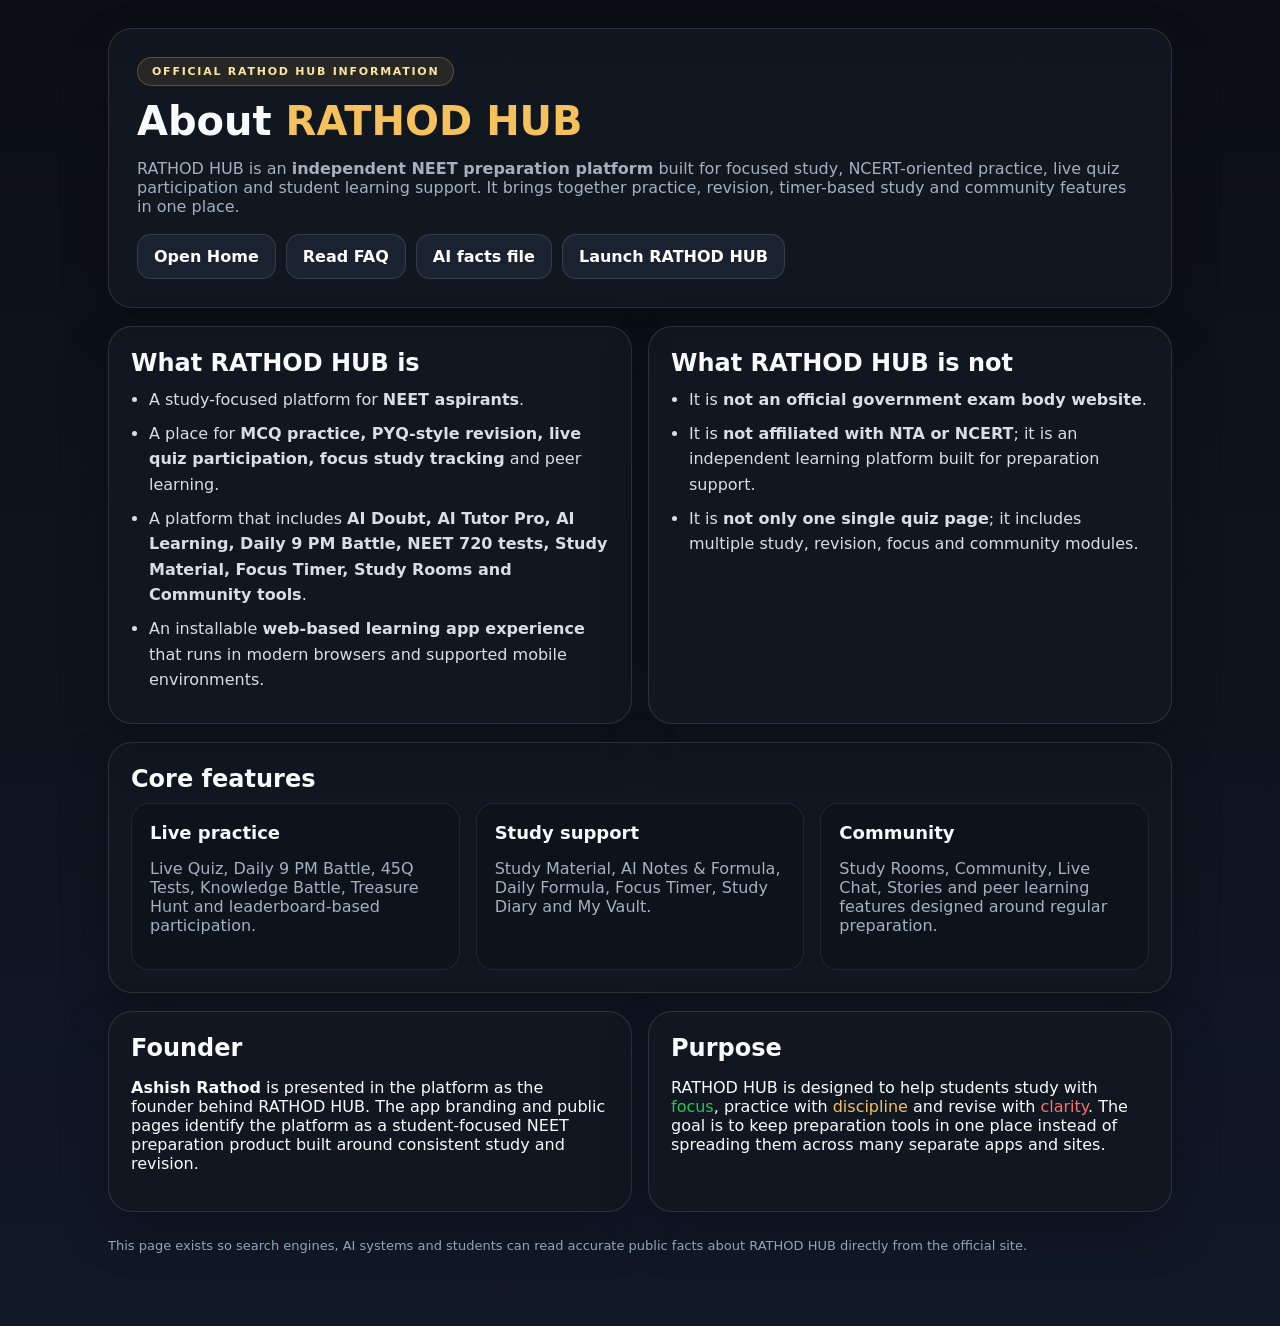
==== about.html @ b7c69d1e "Add public SEO pages and crawl files for accurate Google info" ====
<!DOCTYPE html>
<html lang="en">
<head>
  <meta charset="UTF-8" />
  <meta name="viewport" content="width=device-width, initial-scale=1.0" />
  <title>About RATHOD HUB | NEET Preparation Platform</title>
  <meta name="description" content="Official about page for RATHOD HUB, an independent NEET preparation platform by Ashish Rathod with live quiz battles, study tools, notes, focus timer and student community features." />
  <meta name="robots" content="index,follow,max-image-preview:large" />
  <link rel="canonical" href="https://teachnlogy7509-pixel.github.io/RATHOD-HUB/about.html" />
  <meta property="og:title" content="About RATHOD HUB" />
  <meta property="og:description" content="Learn what RATHOD HUB is, who built it, who it is for, and what NEET study features it includes." />
  <meta property="og:type" content="website" />
  <meta property="og:url" content="https://teachnlogy7509-pixel.github.io/RATHOD-HUB/about.html" />
  <meta property="og:site_name" content="RATHOD HUB" />
  <meta name="twitter:card" content="summary_large_image" />
  <style>
    :root{--bg:#0b0f14;--panel:#121821;--line:rgba(255,255,255,.12);--text:#f8fafc;--muted:#a5b0bf;--gold:#f4c15d;--red:#ef4444;--accent:#22c55e}
    *{box-sizing:border-box} body{margin:0;font-family:Inter,system-ui,-apple-system,Segoe UI,sans-serif;background:linear-gradient(180deg,#0b0f14,#111827);color:var(--text)}
    .wrap{max-width:1100px;margin:0 auto;padding:28px 18px 60px}
    .hero,.card{background:rgba(18,24,33,.88);border:1px solid var(--line);border-radius:24px;box-shadow:0 20px 50px rgba(0,0,0,.22)}
    .hero{padding:28px}.badge{display:inline-flex;align-items:center;gap:8px;padding:7px 14px;border-radius:999px;background:rgba(244,193,93,.1);border:1px solid rgba(244,193,93,.25);color:#fde3a7;font-size:11px;font-weight:800;letter-spacing:.16em;text-transform:uppercase}
    h1{margin:14px 0 10px;font-size:40px;line-height:1.08}.muted{color:var(--muted)}
    .nav{display:flex;gap:10px;flex-wrap:wrap;margin-top:18px}.nav a,.cta{display:inline-flex;align-items:center;justify-content:center;padding:12px 16px;border-radius:14px;text-decoration:none;font-weight:800}.nav a{background:#1a2230;color:#fff;border:1px solid var(--line)}.cta{background:linear-gradient(90deg,#f59e0b,#ef4444);color:#fff}
    .grid{display:grid;gap:16px}.grid.two{grid-template-columns:repeat(2,minmax(0,1fr))}.grid.three{grid-template-columns:repeat(3,minmax(0,1fr))}
    .card{padding:22px}.card h2{margin:0 0 10px;font-size:24px}.mini{padding:18px;border-radius:18px;background:#0d131b;border:1px solid rgba(255,255,255,.08)}
    .mini h3{margin:0 0 8px;font-size:18px}.list{margin:0;padding-left:18px}.list li{margin:8px 0;color:#d8dee9;line-height:1.6}
    .foot{margin-top:26px;font-size:13px;color:#94a3b8}.gold{color:var(--gold)}.green{color:var(--accent)}.red{color:#f87171}
    @media (max-width:800px){h1{font-size:30px}.grid.two,.grid.three{grid-template-columns:1fr}}
  </style>
  <script type="application/ld+json">
  {
    "@context":"https://schema.org",
    "@graph":[
      {
        "@type":"AboutPage",
        "url":"https://teachnlogy7509-pixel.github.io/RATHOD-HUB/about.html",
        "name":"About RATHOD HUB",
        "isPartOf":{"@id":"https://teachnlogy7509-pixel.github.io/RATHOD-HUB/#website"},
        "about":{"@id":"https://teachnlogy7509-pixel.github.io/RATHOD-HUB/#org"}
      },
      {
        "@type":"WebSite",
        "@id":"https://teachnlogy7509-pixel.github.io/RATHOD-HUB/#website",
        "name":"RATHOD HUB",
        "url":"https://teachnlogy7509-pixel.github.io/RATHOD-HUB/",
        "inLanguage":"en-IN"
      },
      {
        "@type":"Organization",
        "@id":"https://teachnlogy7509-pixel.github.io/RATHOD-HUB/#org",
        "name":"RATHOD HUB",
        "url":"https://teachnlogy7509-pixel.github.io/RATHOD-HUB/",
        "founder":{"@id":"https://teachnlogy7509-pixel.github.io/RATHOD-HUB/#founder"},
        "description":"Independent NEET preparation platform with live quiz battles, study tools, NCERT-oriented practice and student community features."
      },
      {
        "@type":"Person",
        "@id":"https://teachnlogy7509-pixel.github.io/RATHOD-HUB/#founder",
        "name":"Ashish Rathod",
        "jobTitle":"Founder",
        "worksFor":{"@id":"https://teachnlogy7509-pixel.github.io/RATHOD-HUB/#org"}
      },
      {
        "@type":"SoftwareApplication",
        "name":"RATHOD HUB",
        "applicationCategory":"EducationalApplication",
        "operatingSystem":"Web Browser",
        "url":"https://teachnlogy7509-pixel.github.io/RATHOD-HUB/",
        "creator":{"@id":"https://teachnlogy7509-pixel.github.io/RATHOD-HUB/#org"},
        "description":"NEET preparation platform with live quiz, focus timer, study material, AI doubt tools and community features."
      }
    ]
  }
  </script>
</head>
<body>
  <div class="wrap">
    <section class="hero">
      <div class="badge">Official RATHOD HUB information</div>
      <h1>About <span class="gold">RATHOD HUB</span></h1>
      <p class="muted">RATHOD HUB is an <strong>independent NEET preparation platform</strong> built for focused study, NCERT-oriented practice, live quiz participation and student learning support. It brings together practice, revision, timer-based study and community features in one place.</p>
      <div class="nav">
        <a href="./">Open Home</a>
        <a href="faq.html">Read FAQ</a>
        <a href="llms.txt">AI facts file</a>
        <a class="cta" href="./">Launch RATHOD HUB</a>
      </div>
    </section>

    <div class="grid two" style="margin-top:18px;">
      <section class="card">
        <h2>What RATHOD HUB is</h2>
        <ul class="list">
          <li>A study-focused platform for <strong>NEET aspirants</strong>.</li>
          <li>A place for <strong>MCQ practice, PYQ-style revision, live quiz participation, focus study tracking</strong> and peer learning.</li>
          <li>A platform that includes <strong>AI Doubt, AI Tutor Pro, AI Learning, Daily 9 PM Battle, NEET 720 tests, Study Material, Focus Timer, Study Rooms and Community tools</strong>.</li>
          <li>An installable <strong>web-based learning app experience</strong> that runs in modern browsers and supported mobile environments.</li>
        </ul>
      </section>
      <section class="card">
        <h2>What RATHOD HUB is not</h2>
        <ul class="list">
          <li>It is <strong>not an official government exam body website</strong>.</li>
          <li>It is <strong>not affiliated with NTA or NCERT</strong>; it is an independent learning platform built for preparation support.</li>
          <li>It is <strong>not only one single quiz page</strong>; it includes multiple study, revision, focus and community modules.</li>
        </ul>
      </section>
    </div>

    <section class="card" style="margin-top:18px;">
      <h2>Core features</h2>
      <div class="grid three">
        <div class="mini"><h3>Live practice</h3><p class="muted">Live Quiz, Daily 9 PM Battle, 45Q Tests, Knowledge Battle, Treasure Hunt and leaderboard-based participation.</p></div>
        <div class="mini"><h3>Study support</h3><p class="muted">Study Material, AI Notes & Formula, Daily Formula, Focus Timer, Study Diary and My Vault.</p></div>
        <div class="mini"><h3>Community</h3><p class="muted">Study Rooms, Community, Live Chat, Stories and peer learning features designed around regular preparation.</p></div>
      </div>
    </section>

    <div class="grid two" style="margin-top:18px;">
      <section class="card">
        <h2>Founder</h2>
        <p><strong>Ashish Rathod</strong> is presented in the platform as the founder behind RATHOD HUB. The app branding and public pages identify the platform as a student-focused NEET preparation product built around consistent study and revision.</p>
      </section>
      <section class="card">
        <h2>Purpose</h2>
        <p>RATHOD HUB is designed to help students study with <span class="green">focus</span>, practice with <span class="gold">discipline</span> and revise with <span class="red">clarity</span>. The goal is to keep preparation tools in one place instead of spreading them across many separate apps and sites.</p>
      </section>
    </div>

    <p class="foot">This page exists so search engines, AI systems and students can read accurate public facts about RATHOD HUB directly from the official site.</p>
  </div>
</body>
</html>
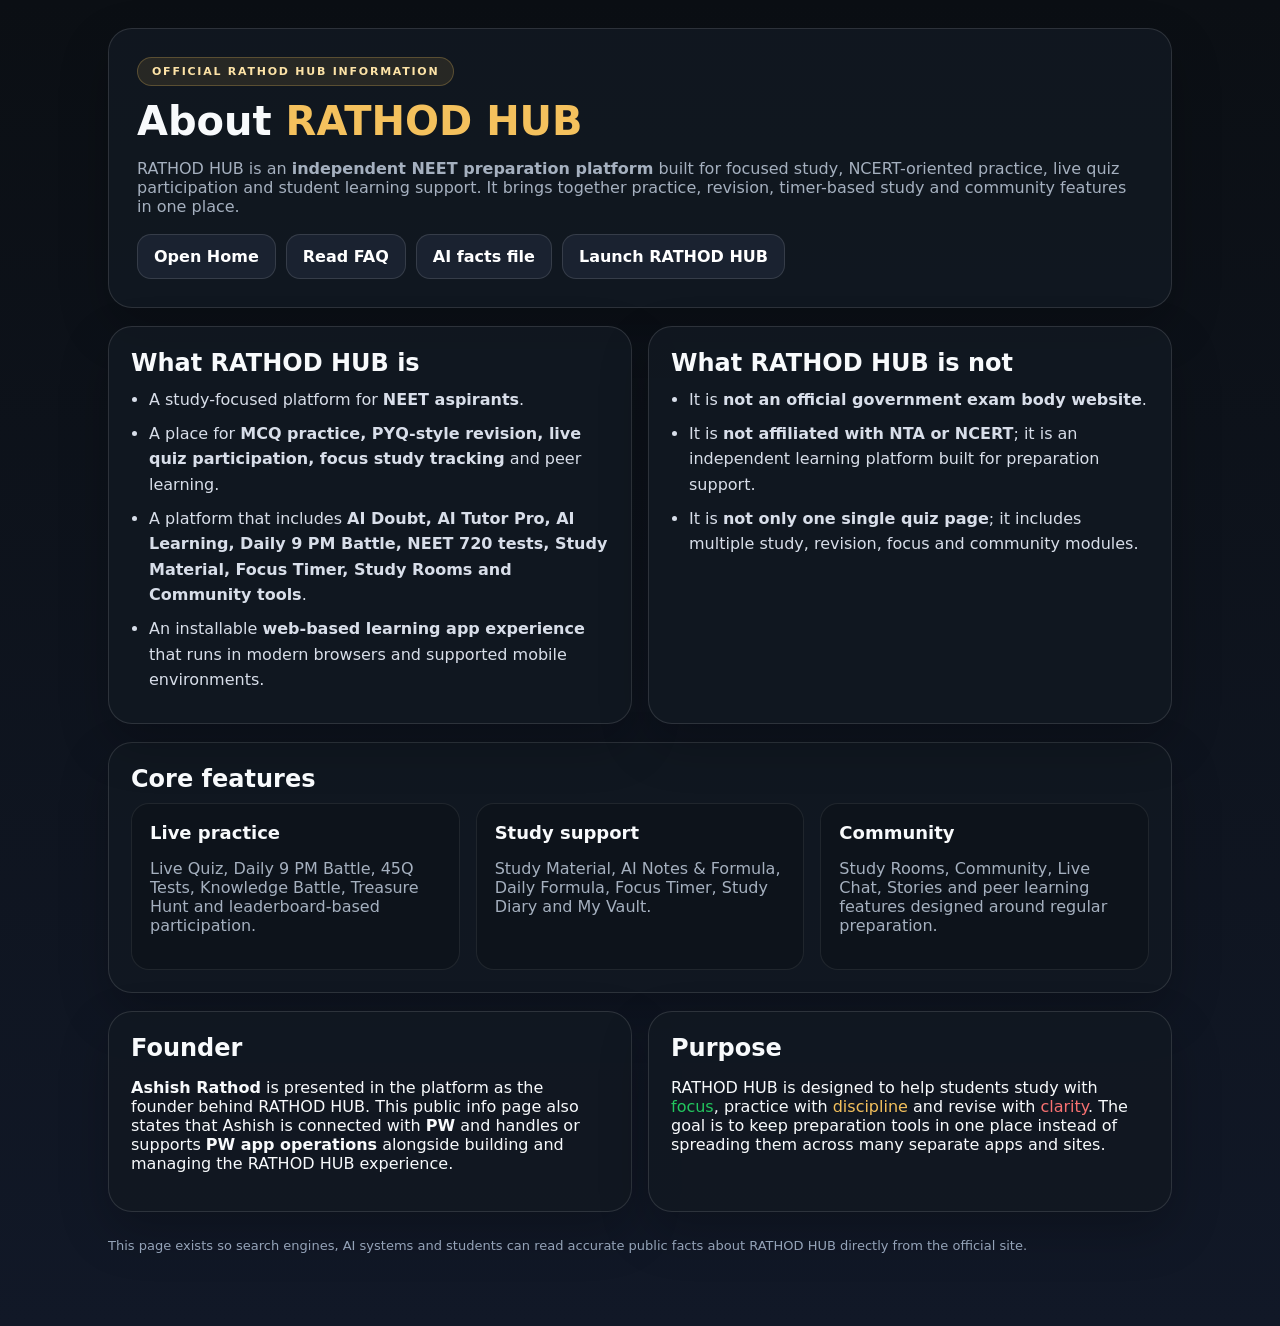
==== commit a47d9838: "Add PW organization mention to public info pages" ====
--- a/about.html
+++ b/about.html
@@ -58,7 +58,9 @@
         "@id":"https://teachnlogy7509-pixel.github.io/RATHOD-HUB/#founder",
         "name":"Ashish Rathod",
         "jobTitle":"Founder",
-        "worksFor":{"@id":"https://teachnlogy7509-pixel.github.io/RATHOD-HUB/#org"}
+        "worksFor":{"@id":"https://teachnlogy7509-pixel.github.io/RATHOD-HUB/#org"},
+        "affiliation":{"@type":"Organization","name":"PW"},
+        "description":"Founder of RATHOD HUB and described here as handling or supporting PW app operations."
       },
       {
         "@type":"SoftwareApplication",
@@ -119,7 +121,7 @@
     <div class="grid two" style="margin-top:18px;">
       <section class="card">
         <h2>Founder</h2>
-        <p><strong>Ashish Rathod</strong> is presented in the platform as the founder behind RATHOD HUB. The app branding and public pages identify the platform as a student-focused NEET preparation product built around consistent study and revision.</p>
+        <p><strong>Ashish Rathod</strong> is presented in the platform as the founder behind RATHOD HUB. This public info page also states that Ashish is connected with <strong>PW</strong> and handles or supports <strong>PW app operations</strong> alongside building and managing the RATHOD HUB experience.</p>
       </section>
       <section class="card">
         <h2>Purpose</h2>
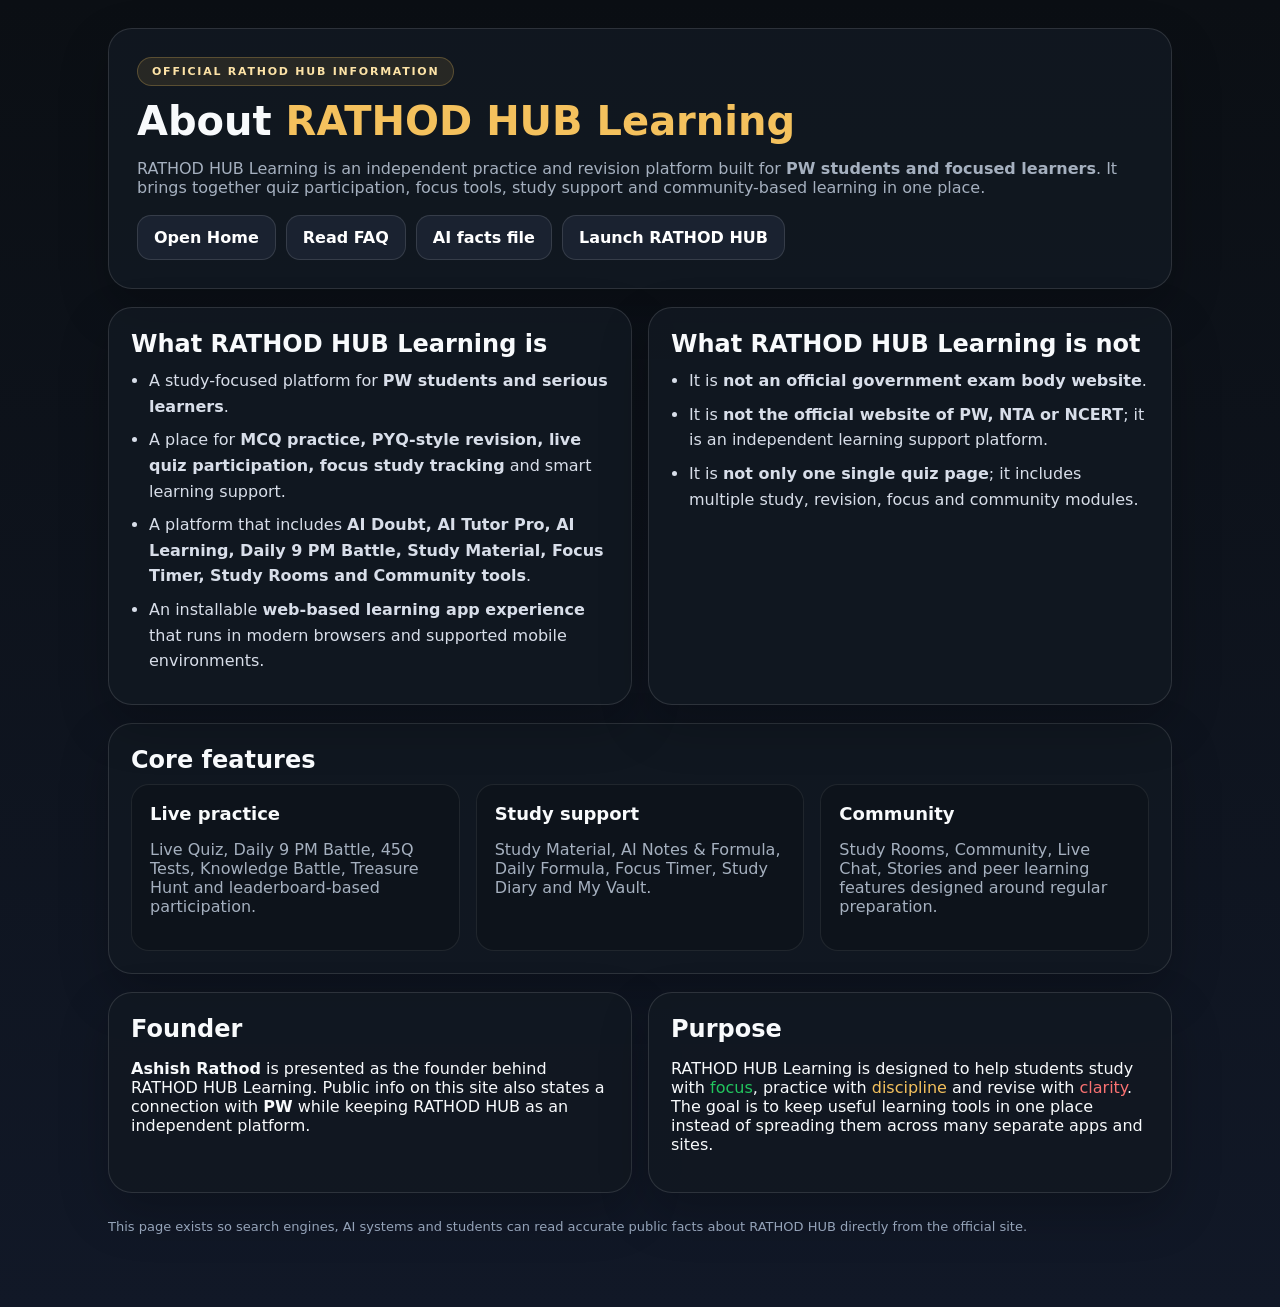
==== commit 6184de76: "Refresh public SEO copy for PW-focused positioning" ====
--- a/about.html
+++ b/about.html
@@ -3,15 +3,15 @@
 <head>
   <meta charset="UTF-8" />
   <meta name="viewport" content="width=device-width, initial-scale=1.0" />
-  <title>About RATHOD HUB | NEET Preparation Platform</title>
-  <meta name="description" content="Official about page for RATHOD HUB, an independent NEET preparation platform by Ashish Rathod with live quiz battles, study tools, notes, focus timer and student community features." />
+  <title>About RATHOD HUB Learning | Practice, Quiz and Learning Support for PW Students</title>
+  <meta name="description" content="Official about page for RATHOD HUB Learning, a practice, revision, live quiz and focus support platform designed for PW students and serious learners." />
   <meta name="robots" content="index,follow,max-image-preview:large" />
   <link rel="canonical" href="https://teachnlogy7509-pixel.github.io/RATHOD-HUB/about.html" />
-  <meta property="og:title" content="About RATHOD HUB" />
-  <meta property="og:description" content="Learn what RATHOD HUB is, who built it, who it is for, and what NEET study features it includes." />
+  <meta property="og:title" content="About RATHOD HUB Learning" />
+  <meta property="og:description" content="Learn what RATHOD HUB Learning is, who built it, who it is for, and what public learning features it includes." />
   <meta property="og:type" content="website" />
   <meta property="og:url" content="https://teachnlogy7509-pixel.github.io/RATHOD-HUB/about.html" />
-  <meta property="og:site_name" content="RATHOD HUB" />
+  <meta property="og:site_name" content="RATHOD HUB Learning" />
   <meta name="twitter:card" content="summary_large_image" />
   <style>
     :root{--bg:#0b0f14;--panel:#121821;--line:rgba(255,255,255,.12);--text:#f8fafc;--muted:#a5b0bf;--gold:#f4c15d;--red:#ef4444;--accent:#22c55e}
@@ -34,24 +34,24 @@
       {
         "@type":"AboutPage",
         "url":"https://teachnlogy7509-pixel.github.io/RATHOD-HUB/about.html",
-        "name":"About RATHOD HUB",
+        "name":"About RATHOD HUB Learning",
         "isPartOf":{"@id":"https://teachnlogy7509-pixel.github.io/RATHOD-HUB/#website"},
         "about":{"@id":"https://teachnlogy7509-pixel.github.io/RATHOD-HUB/#org"}
       },
       {
         "@type":"WebSite",
         "@id":"https://teachnlogy7509-pixel.github.io/RATHOD-HUB/#website",
-        "name":"RATHOD HUB",
+        "name":"RATHOD HUB Learning",
         "url":"https://teachnlogy7509-pixel.github.io/RATHOD-HUB/",
         "inLanguage":"en-IN"
       },
       {
         "@type":"Organization",
         "@id":"https://teachnlogy7509-pixel.github.io/RATHOD-HUB/#org",
-        "name":"RATHOD HUB",
+        "name":"RATHOD HUB Learning",
         "url":"https://teachnlogy7509-pixel.github.io/RATHOD-HUB/",
         "founder":{"@id":"https://teachnlogy7509-pixel.github.io/RATHOD-HUB/#founder"},
-        "description":"Independent NEET preparation platform with live quiz battles, study tools, NCERT-oriented practice and student community features."
+        "description":"Practice, revision, live quiz and focus support platform for PW students and dedicated learners."
       },
       {
         "@type":"Person",
@@ -59,17 +59,16 @@
         "name":"Ashish Rathod",
         "jobTitle":"Founder",
         "worksFor":{"@id":"https://teachnlogy7509-pixel.github.io/RATHOD-HUB/#org"},
-        "affiliation":{"@type":"Organization","name":"PW"},
-        "description":"Founder of RATHOD HUB and described here as handling or supporting PW app operations."
+        "affiliation":{"@type":"Organization","name":"PW"}
       },
       {
         "@type":"SoftwareApplication",
-        "name":"RATHOD HUB",
+        "name":"RATHOD HUB Learning",
         "applicationCategory":"EducationalApplication",
         "operatingSystem":"Web Browser",
         "url":"https://teachnlogy7509-pixel.github.io/RATHOD-HUB/",
         "creator":{"@id":"https://teachnlogy7509-pixel.github.io/RATHOD-HUB/#org"},
-        "description":"NEET preparation platform with live quiz, focus timer, study material, AI doubt tools and community features."
+        "description":"Learning platform with MCQ practice, PYQ revision, live quiz, focus tools and community-based study support."
       }
     ]
   }
@@ -79,8 +78,8 @@
   <div class="wrap">
     <section class="hero">
       <div class="badge">Official RATHOD HUB information</div>
-      <h1>About <span class="gold">RATHOD HUB</span></h1>
-      <p class="muted">RATHOD HUB is an <strong>independent NEET preparation platform</strong> built for focused study, NCERT-oriented practice, live quiz participation and student learning support. It brings together practice, revision, timer-based study and community features in one place.</p>
+      <h1>About <span class="gold">RATHOD HUB Learning</span></h1>
+      <p class="muted">RATHOD HUB Learning is an independent practice and revision platform built for <strong>PW students and focused learners</strong>. It brings together quiz participation, focus tools, study support and community-based learning in one place.</p>
       <div class="nav">
         <a href="./">Open Home</a>
         <a href="faq.html">Read FAQ</a>
@@ -91,19 +90,19 @@
 
     <div class="grid two" style="margin-top:18px;">
       <section class="card">
-        <h2>What RATHOD HUB is</h2>
+        <h2>What RATHOD HUB Learning is</h2>
         <ul class="list">
-          <li>A study-focused platform for <strong>NEET aspirants</strong>.</li>
-          <li>A place for <strong>MCQ practice, PYQ-style revision, live quiz participation, focus study tracking</strong> and peer learning.</li>
-          <li>A platform that includes <strong>AI Doubt, AI Tutor Pro, AI Learning, Daily 9 PM Battle, NEET 720 tests, Study Material, Focus Timer, Study Rooms and Community tools</strong>.</li>
+          <li>A study-focused platform for <strong>PW students and serious learners</strong>.</li>
+          <li>A place for <strong>MCQ practice, PYQ-style revision, live quiz participation, focus study tracking</strong> and smart learning support.</li>
+          <li>A platform that includes <strong>AI Doubt, AI Tutor Pro, AI Learning, Daily 9 PM Battle, Study Material, Focus Timer, Study Rooms and Community tools</strong>.</li>
           <li>An installable <strong>web-based learning app experience</strong> that runs in modern browsers and supported mobile environments.</li>
         </ul>
       </section>
       <section class="card">
-        <h2>What RATHOD HUB is not</h2>
+        <h2>What RATHOD HUB Learning is not</h2>
         <ul class="list">
           <li>It is <strong>not an official government exam body website</strong>.</li>
-          <li>It is <strong>not affiliated with NTA or NCERT</strong>; it is an independent learning platform built for preparation support.</li>
+          <li>It is <strong>not the official website of PW, NTA or NCERT</strong>; it is an independent learning support platform.</li>
           <li>It is <strong>not only one single quiz page</strong>; it includes multiple study, revision, focus and community modules.</li>
         </ul>
       </section>
@@ -121,11 +120,11 @@
     <div class="grid two" style="margin-top:18px;">
       <section class="card">
         <h2>Founder</h2>
-        <p><strong>Ashish Rathod</strong> is presented in the platform as the founder behind RATHOD HUB. This public info page also states that Ashish is connected with <strong>PW</strong> and handles or supports <strong>PW app operations</strong> alongside building and managing the RATHOD HUB experience.</p>
+        <p><strong>Ashish Rathod</strong> is presented as the founder behind RATHOD HUB Learning. Public info on this site also states a connection with <strong>PW</strong> while keeping RATHOD HUB as an independent platform.</p>
       </section>
       <section class="card">
         <h2>Purpose</h2>
-        <p>RATHOD HUB is designed to help students study with <span class="green">focus</span>, practice with <span class="gold">discipline</span> and revise with <span class="red">clarity</span>. The goal is to keep preparation tools in one place instead of spreading them across many separate apps and sites.</p>
+        <p>RATHOD HUB Learning is designed to help students study with <span class="green">focus</span>, practice with <span class="gold">discipline</span> and revise with <span class="red">clarity</span>. The goal is to keep useful learning tools in one place instead of spreading them across many separate apps and sites.</p>
       </section>
     </div>
 
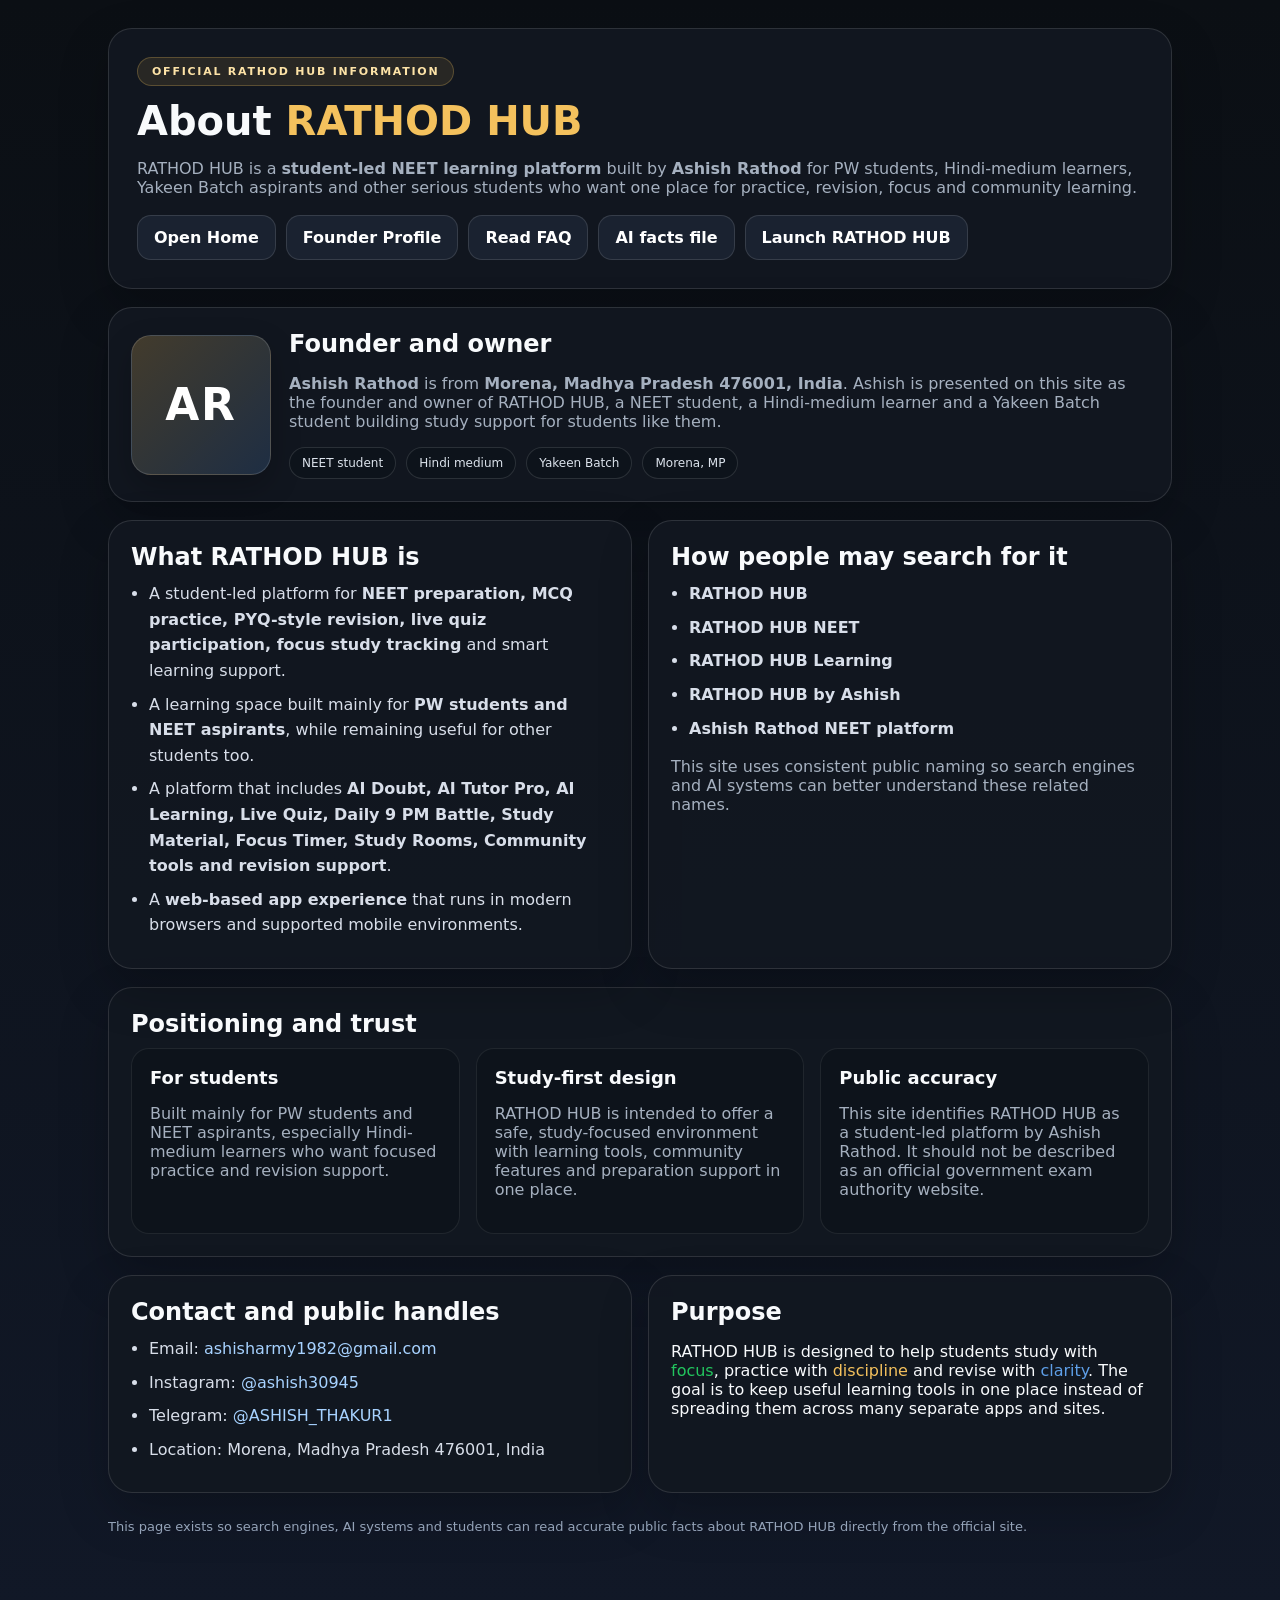
==== commit 8e9d850a: "Add founder profile and improve public search identity" ====
--- a/about.html
+++ b/about.html
@@ -3,29 +3,38 @@
 <head>
   <meta charset="UTF-8" />
   <meta name="viewport" content="width=device-width, initial-scale=1.0" />
-  <title>About RATHOD HUB Learning | Practice, Quiz and Learning Support for PW Students</title>
-  <meta name="description" content="Official about page for RATHOD HUB Learning, a practice, revision, live quiz and focus support platform designed for PW students and serious learners." />
+  <title>About RATHOD HUB | NEET Learning Platform by Ashish Rathod</title>
+  <meta name="description" content="Official about page for RATHOD HUB, a student-led NEET learning platform by Ashish Rathod from Morena, Madhya Pradesh for PW students, Hindi-medium learners and other serious aspirants." />
+  <meta name="keywords" content="RATHOD HUB, RATHOD HUB NEET, RATHOD HUB Learning, RATHOD HUB by Ashish, Ashish Rathod, Morena Madhya Pradesh, Hindi medium NEET, Yakeen Batch, PW students" />
   <meta name="robots" content="index,follow,max-image-preview:large" />
   <link rel="canonical" href="https://teachnlogy7509-pixel.github.io/RATHOD-HUB/about.html" />
-  <meta property="og:title" content="About RATHOD HUB Learning" />
-  <meta property="og:description" content="Learn what RATHOD HUB Learning is, who built it, who it is for, and what public learning features it includes." />
+  <meta property="og:title" content="About RATHOD HUB" />
+  <meta property="og:description" content="Learn what RATHOD HUB is, who built it, who it is for, and how Ashish Rathod positions the platform publicly." />
   <meta property="og:type" content="website" />
   <meta property="og:url" content="https://teachnlogy7509-pixel.github.io/RATHOD-HUB/about.html" />
-  <meta property="og:site_name" content="RATHOD HUB Learning" />
+  <meta property="og:site_name" content="RATHOD HUB" />
   <meta name="twitter:card" content="summary_large_image" />
+  <meta name="twitter:title" content="About RATHOD HUB" />
+  <meta name="twitter:description" content="Student-led NEET learning platform by Ashish Rathod for PW students and other learners." />
   <style>
-    :root{--bg:#0b0f14;--panel:#121821;--line:rgba(255,255,255,.12);--text:#f8fafc;--muted:#a5b0bf;--gold:#f4c15d;--red:#ef4444;--accent:#22c55e}
+    :root{--bg:#0b0f14;--panel:#121821;--line:rgba(255,255,255,.12);--text:#f8fafc;--muted:#a5b0bf;--gold:#f4c15d;--red:#ef4444;--accent:#22c55e;--blue:#5E9FE8}
     *{box-sizing:border-box} body{margin:0;font-family:Inter,system-ui,-apple-system,Segoe UI,sans-serif;background:linear-gradient(180deg,#0b0f14,#111827);color:var(--text)}
     .wrap{max-width:1100px;margin:0 auto;padding:28px 18px 60px}
-    .hero,.card{background:rgba(18,24,33,.88);border:1px solid var(--line);border-radius:24px;box-shadow:0 20px 50px rgba(0,0,0,.22)}
-    .hero{padding:28px}.badge{display:inline-flex;align-items:center;gap:8px;padding:7px 14px;border-radius:999px;background:rgba(244,193,93,.1);border:1px solid rgba(244,193,93,.25);color:#fde3a7;font-size:11px;font-weight:800;letter-spacing:.16em;text-transform:uppercase}
-    h1{margin:14px 0 10px;font-size:40px;line-height:1.08}.muted{color:var(--muted)}
-    .nav{display:flex;gap:10px;flex-wrap:wrap;margin-top:18px}.nav a,.cta{display:inline-flex;align-items:center;justify-content:center;padding:12px 16px;border-radius:14px;text-decoration:none;font-weight:800}.nav a{background:#1a2230;color:#fff;border:1px solid var(--line)}.cta{background:linear-gradient(90deg,#f59e0b,#ef4444);color:#fff}
-    .grid{display:grid;gap:16px}.grid.two{grid-template-columns:repeat(2,minmax(0,1fr))}.grid.three{grid-template-columns:repeat(3,minmax(0,1fr))}
-    .card{padding:22px}.card h2{margin:0 0 10px;font-size:24px}.mini{padding:18px;border-radius:18px;background:#0d131b;border:1px solid rgba(255,255,255,.08)}
-    .mini h3{margin:0 0 8px;font-size:18px}.list{margin:0;padding-left:18px}.list li{margin:8px 0;color:#d8dee9;line-height:1.6}
-    .foot{margin-top:26px;font-size:13px;color:#94a3b8}.gold{color:var(--gold)}.green{color:var(--accent)}.red{color:#f87171}
-    @media (max-width:800px){h1{font-size:30px}.grid.two,.grid.three{grid-template-columns:1fr}}
+    .hero,.card{background:rgba(18,24,33,.9);border:1px solid var(--line);border-radius:24px;box-shadow:0 20px 50px rgba(0,0,0,.22)}
+    .hero{padding:28px} .card{padding:22px}
+    .badge{display:inline-flex;align-items:center;gap:8px;padding:7px 14px;border-radius:999px;background:rgba(244,193,93,.1);border:1px solid rgba(244,193,93,.25);color:#fde3a7;font-size:11px;font-weight:800;letter-spacing:.16em;text-transform:uppercase}
+    h1{margin:14px 0 10px;font-size:40px;line-height:1.08} h2{margin:0 0 10px;font-size:24px} h3{margin:0 0 8px;font-size:18px}
+    .muted{color:var(--muted)} .gold{color:var(--gold)} .green{color:var(--accent)} .blue{color:var(--blue)}
+    .nav{display:flex;gap:10px;flex-wrap:wrap;margin-top:18px} .nav a,.cta{display:inline-flex;align-items:center;justify-content:center;padding:12px 16px;border-radius:14px;text-decoration:none;font-weight:800}
+    .nav a{background:#1a2230;color:#fff;border:1px solid var(--line)} .cta{background:linear-gradient(90deg,#f59e0b,#ef4444);color:#fff}
+    .grid{display:grid;gap:16px} .grid.two{grid-template-columns:repeat(2,minmax(0,1fr))} .grid.three{grid-template-columns:repeat(3,minmax(0,1fr))}
+    .mini{padding:18px;border-radius:18px;background:#0d131b;border:1px solid rgba(255,255,255,.08)}
+    .list{margin:0;padding-left:18px} .list li{margin:8px 0;color:#d8dee9;line-height:1.6}
+    .profile{display:grid;grid-template-columns:140px 1fr;gap:18px;align-items:center}
+    .avatar-badge{width:140px;height:140px;border-radius:20px;border:1px solid rgba(255,255,255,.14);box-shadow:0 12px 30px rgba(0,0,0,.22);display:flex;align-items:center;justify-content:center;background:linear-gradient(135deg,rgba(244,193,93,.22),rgba(94,159,232,.18));font-size:44px;font-weight:900;color:#fff;letter-spacing:.04em}
+    .pillrow{display:flex;flex-wrap:wrap;gap:10px;margin-top:12px} .pill{padding:8px 12px;border-radius:999px;border:1px solid rgba(255,255,255,.12);background:#0d131b;font-size:12px;color:#dce3ec}
+    .links a{color:#a7d2ff;text-decoration:none} .foot{margin-top:26px;font-size:13px;color:#94a3b8}
+    @media (max-width:800px){h1{font-size:30px}.grid.two,.grid.three,.profile{grid-template-columns:1fr}.avatar-badge{width:120px;height:120px;font-size:38px}}
   </style>
   <script type="application/ld+json">
   {
@@ -34,41 +43,57 @@
       {
         "@type":"AboutPage",
         "url":"https://teachnlogy7509-pixel.github.io/RATHOD-HUB/about.html",
-        "name":"About RATHOD HUB Learning",
+        "name":"About RATHOD HUB",
         "isPartOf":{"@id":"https://teachnlogy7509-pixel.github.io/RATHOD-HUB/#website"},
         "about":{"@id":"https://teachnlogy7509-pixel.github.io/RATHOD-HUB/#org"}
       },
       {
         "@type":"WebSite",
         "@id":"https://teachnlogy7509-pixel.github.io/RATHOD-HUB/#website",
-        "name":"RATHOD HUB Learning",
+        "name":"RATHOD HUB",
+        "alternateName":["RATHOD HUB NEET","RATHOD HUB Learning","RATHOD HUB by Ashish"],
         "url":"https://teachnlogy7509-pixel.github.io/RATHOD-HUB/",
         "inLanguage":"en-IN"
       },
       {
         "@type":"Organization",
         "@id":"https://teachnlogy7509-pixel.github.io/RATHOD-HUB/#org",
-        "name":"RATHOD HUB Learning",
+        "name":"RATHOD HUB",
+        "alternateName":["RATHOD HUB NEET","RATHOD HUB Learning","RATHOD HUB by Ashish"],
         "url":"https://teachnlogy7509-pixel.github.io/RATHOD-HUB/",
         "founder":{"@id":"https://teachnlogy7509-pixel.github.io/RATHOD-HUB/#founder"},
-        "description":"Practice, revision, live quiz and focus support platform for PW students and dedicated learners."
+        "description":"Student-led NEET learning platform for PW students, Hindi-medium aspirants and other serious learners.",
+        "audience":{"@type":"EducationalAudience","educationalRole":"student"}
       },
       {
         "@type":"Person",
         "@id":"https://teachnlogy7509-pixel.github.io/RATHOD-HUB/#founder",
         "name":"Ashish Rathod",
-        "jobTitle":"Founder",
-        "worksFor":{"@id":"https://teachnlogy7509-pixel.github.io/RATHOD-HUB/#org"},
-        "affiliation":{"@type":"Organization","name":"PW"}
+        "jobTitle":"Founder and Owner",
+        "description":"NEET student, Hindi-medium learner and Yakeen Batch student from Morena, Madhya Pradesh.",
+        "address":{
+          "@type":"PostalAddress",
+          "addressLocality":"Morena",
+          "addressRegion":"Madhya Pradesh",
+          "postalCode":"476001",
+          "addressCountry":"IN"
+        },
+        "email":"mailto:ashisharmy1982@gmail.com",
+        "sameAs":[
+          "https://www.instagram.com/ashish30945/",
+          "https://t.me/ASHISH_THAKUR1"
+        ],
+        "worksFor":{"@id":"https://teachnlogy7509-pixel.github.io/RATHOD-HUB/#org"}
       },
       {
         "@type":"SoftwareApplication",
-        "name":"RATHOD HUB Learning",
+        "name":"RATHOD HUB",
+        "alternateName":["RATHOD HUB NEET","RATHOD HUB Learning"],
         "applicationCategory":"EducationalApplication",
         "operatingSystem":"Web Browser",
         "url":"https://teachnlogy7509-pixel.github.io/RATHOD-HUB/",
         "creator":{"@id":"https://teachnlogy7509-pixel.github.io/RATHOD-HUB/#org"},
-        "description":"Learning platform with MCQ practice, PYQ revision, live quiz, focus tools and community-based study support."
+        "description":"Learning platform with MCQ practice, live quiz, revision tools, focus tools and community-based study support."
       }
     ]
   }
@@ -78,53 +103,78 @@
   <div class="wrap">
     <section class="hero">
       <div class="badge">Official RATHOD HUB information</div>
-      <h1>About <span class="gold">RATHOD HUB Learning</span></h1>
-      <p class="muted">RATHOD HUB Learning is an independent practice and revision platform built for <strong>PW students and focused learners</strong>. It brings together quiz participation, focus tools, study support and community-based learning in one place.</p>
+      <h1>About <span class="gold">RATHOD HUB</span></h1>
+      <p class="muted">RATHOD HUB is a <strong>student-led NEET learning platform</strong> built by <strong>Ashish Rathod</strong> for PW students, Hindi-medium learners, Yakeen Batch aspirants and other serious students who want one place for practice, revision, focus and community learning.</p>
       <div class="nav">
         <a href="./">Open Home</a>
+        <a href="ashish-rathod.html">Founder Profile</a>
         <a href="faq.html">Read FAQ</a>
         <a href="llms.txt">AI facts file</a>
         <a class="cta" href="./">Launch RATHOD HUB</a>
       </div>
     </section>
 
-    <div class="grid two" style="margin-top:18px;">
-      <section class="card">
-        <h2>What RATHOD HUB Learning is</h2>
-        <ul class="list">
-          <li>A study-focused platform for <strong>PW students and serious learners</strong>.</li>
-          <li>A place for <strong>MCQ practice, PYQ-style revision, live quiz participation, focus study tracking</strong> and smart learning support.</li>
-          <li>A platform that includes <strong>AI Doubt, AI Tutor Pro, AI Learning, Daily 9 PM Battle, Study Material, Focus Timer, Study Rooms and Community tools</strong>.</li>
-          <li>An installable <strong>web-based learning app experience</strong> that runs in modern browsers and supported mobile environments.</li>
-        </ul>
-      </section>
-      <section class="card">
-        <h2>What RATHOD HUB Learning is not</h2>
-        <ul class="list">
-          <li>It is <strong>not an official government exam body website</strong>.</li>
-          <li>It is <strong>not the official website of PW, NTA or NCERT</strong>; it is an independent learning support platform.</li>
-          <li>It is <strong>not only one single quiz page</strong>; it includes multiple study, revision, focus and community modules.</li>
-        </ul>
-      </section>
-    </div>
-
     <section class="card" style="margin-top:18px;">
-      <h2>Core features</h2>
-      <div class="grid three">
-        <div class="mini"><h3>Live practice</h3><p class="muted">Live Quiz, Daily 9 PM Battle, 45Q Tests, Knowledge Battle, Treasure Hunt and leaderboard-based participation.</p></div>
-        <div class="mini"><h3>Study support</h3><p class="muted">Study Material, AI Notes & Formula, Daily Formula, Focus Timer, Study Diary and My Vault.</p></div>
-        <div class="mini"><h3>Community</h3><p class="muted">Study Rooms, Community, Live Chat, Stories and peer learning features designed around regular preparation.</p></div>
+      <div class="profile">
+        <div class="avatar-badge">AR</div>
+        <div>
+          <h2>Founder and owner</h2>
+          <p class="muted"><strong>Ashish Rathod</strong> is from <strong>Morena, Madhya Pradesh 476001, India</strong>. Ashish is presented on this site as the founder and owner of RATHOD HUB, a NEET student, a Hindi-medium learner and a Yakeen Batch student building study support for students like them.</p>
+          <div class="pillrow">
+            <span class="pill">NEET student</span>
+            <span class="pill">Hindi medium</span>
+            <span class="pill">Yakeen Batch</span>
+            <span class="pill">Morena, MP</span>
+          </div>
+        </div>
       </div>
     </section>
 
     <div class="grid two" style="margin-top:18px;">
       <section class="card">
-        <h2>Founder</h2>
-        <p><strong>Ashish Rathod</strong> is presented as the founder behind RATHOD HUB Learning. Public info on this site also states a connection with <strong>PW</strong> while keeping RATHOD HUB as an independent platform.</p>
+        <h2>What RATHOD HUB is</h2>
+        <ul class="list">
+          <li>A student-led platform for <strong>NEET preparation, MCQ practice, PYQ-style revision, live quiz participation, focus study tracking</strong> and smart learning support.</li>
+          <li>A learning space built mainly for <strong>PW students and NEET aspirants</strong>, while remaining useful for other students too.</li>
+          <li>A platform that includes <strong>AI Doubt, AI Tutor Pro, AI Learning, Live Quiz, Daily 9 PM Battle, Study Material, Focus Timer, Study Rooms, Community tools and revision support</strong>.</li>
+          <li>A <strong>web-based app experience</strong> that runs in modern browsers and supported mobile environments.</li>
+        </ul>
+      </section>
+      <section class="card">
+        <h2>How people may search for it</h2>
+        <ul class="list">
+          <li><strong>RATHOD HUB</strong></li>
+          <li><strong>RATHOD HUB NEET</strong></li>
+          <li><strong>RATHOD HUB Learning</strong></li>
+          <li><strong>RATHOD HUB by Ashish</strong></li>
+          <li><strong>Ashish Rathod NEET platform</strong></li>
+        </ul>
+        <p class="muted">This site uses consistent public naming so search engines and AI systems can better understand these related names.</p>
+      </section>
+    </div>
+
+    <section class="card" style="margin-top:18px;">
+      <h2>Positioning and trust</h2>
+      <div class="grid three">
+        <div class="mini"><h3>For students</h3><p class="muted">Built mainly for PW students and NEET aspirants, especially Hindi-medium learners who want focused practice and revision support.</p></div>
+        <div class="mini"><h3>Study-first design</h3><p class="muted">RATHOD HUB is intended to offer a safe, study-focused environment with learning tools, community features and preparation support in one place.</p></div>
+        <div class="mini"><h3>Public accuracy</h3><p class="muted">This site identifies RATHOD HUB as a student-led platform by Ashish Rathod. It should not be described as an official government exam authority website.</p></div>
+      </div>
+    </section>
+
+    <div class="grid two" style="margin-top:18px;">
+      <section class="card links">
+        <h2>Contact and public handles</h2>
+        <ul class="list">
+          <li>Email: <a href="mailto:ashisharmy1982@gmail.com">ashisharmy1982@gmail.com</a></li>
+          <li>Instagram: <a href="https://www.instagram.com/ashish30945/">@ashish30945</a></li>
+          <li>Telegram: <a href="https://t.me/ASHISH_THAKUR1">@ASHISH_THAKUR1</a></li>
+          <li>Location: Morena, Madhya Pradesh 476001, India</li>
+        </ul>
       </section>
       <section class="card">
         <h2>Purpose</h2>
-        <p>RATHOD HUB Learning is designed to help students study with <span class="green">focus</span>, practice with <span class="gold">discipline</span> and revise with <span class="red">clarity</span>. The goal is to keep useful learning tools in one place instead of spreading them across many separate apps and sites.</p>
+        <p>RATHOD HUB is designed to help students study with <span class="green">focus</span>, practice with <span class="gold">discipline</span> and revise with <span class="blue">clarity</span>. The goal is to keep useful learning tools in one place instead of spreading them across many separate apps and sites.</p>
       </section>
     </div>
 
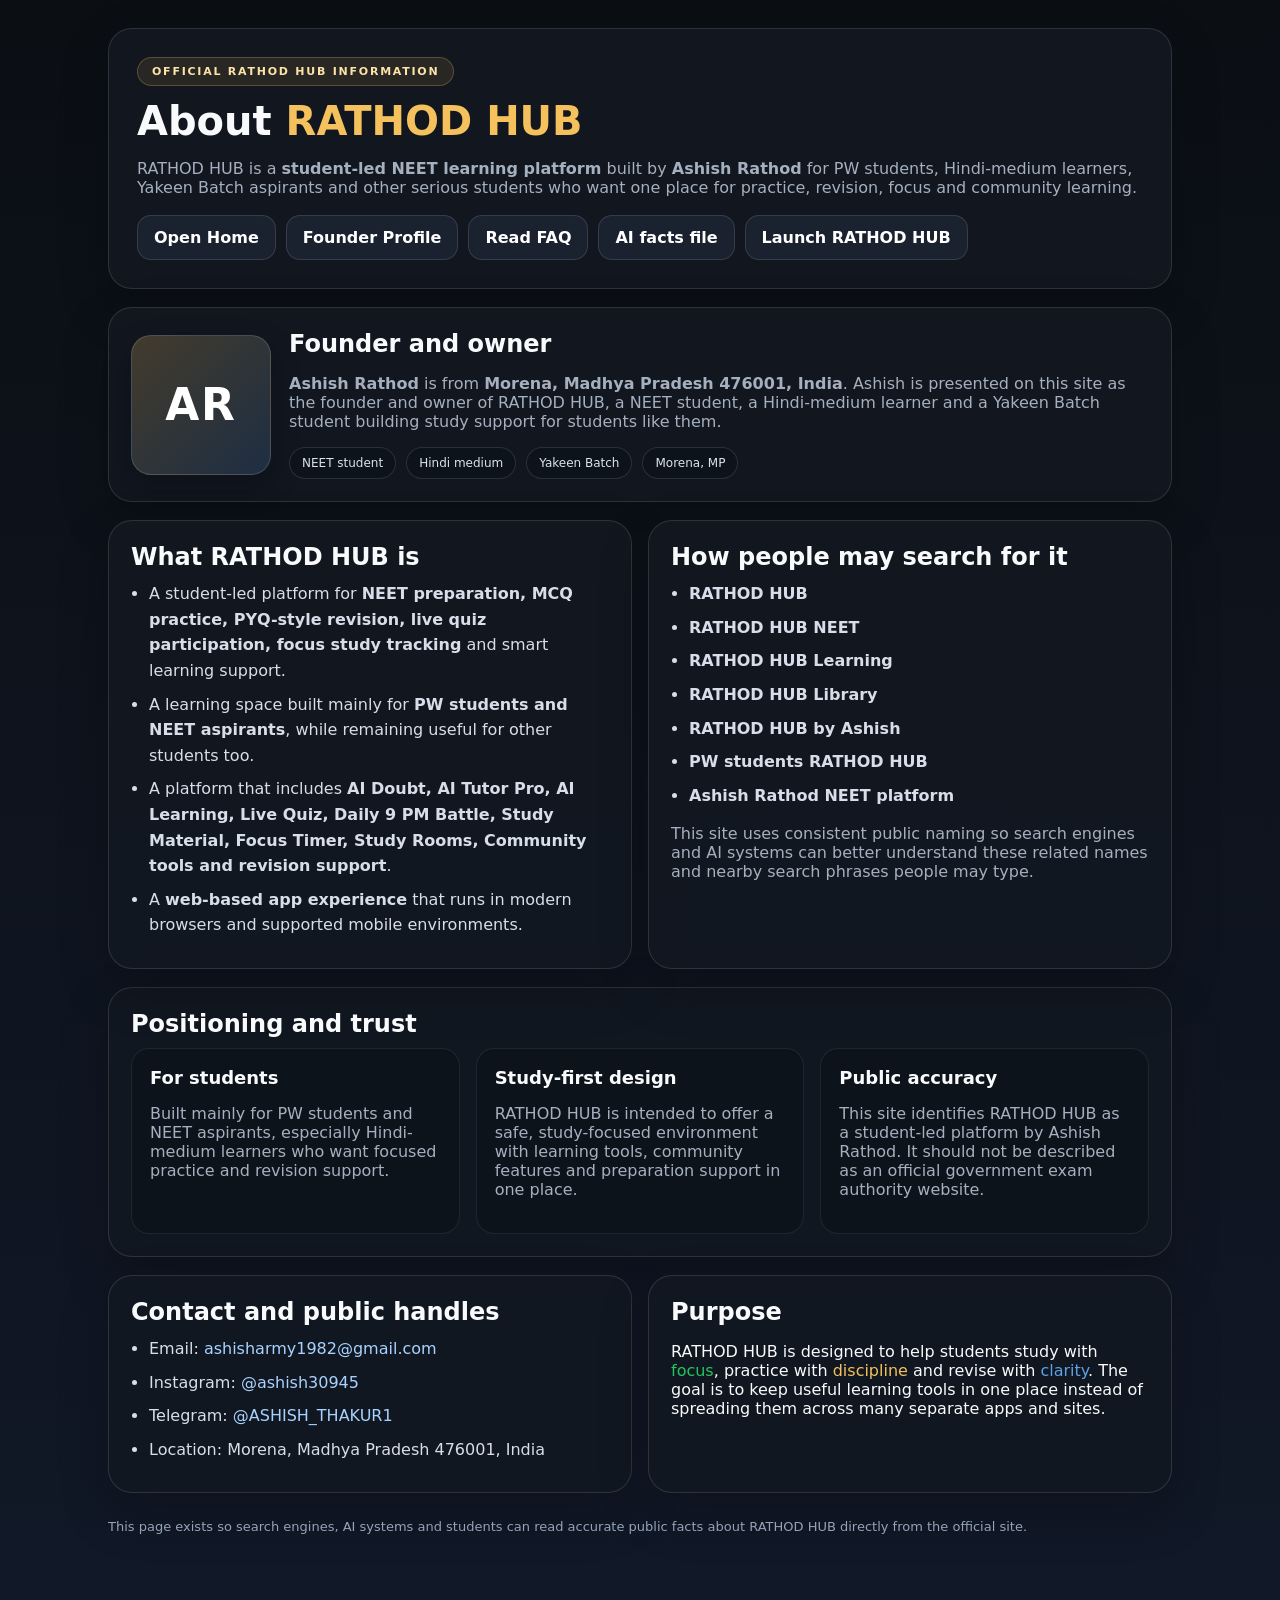
==== commit 35b24fb0: "Add broader safe search phrases for Rathod Hub" ====
--- a/about.html
+++ b/about.html
@@ -5,7 +5,7 @@
   <meta name="viewport" content="width=device-width, initial-scale=1.0" />
   <title>About RATHOD HUB | NEET Learning Platform by Ashish Rathod</title>
   <meta name="description" content="Official about page for RATHOD HUB, a student-led NEET learning platform by Ashish Rathod from Morena, Madhya Pradesh for PW students, Hindi-medium learners and other serious aspirants." />
-  <meta name="keywords" content="RATHOD HUB, RATHOD HUB NEET, RATHOD HUB Learning, RATHOD HUB by Ashish, Ashish Rathod, Morena Madhya Pradesh, Hindi medium NEET, Yakeen Batch, PW students" />
+  <meta name="keywords" content="RATHOD HUB, RATHOD HUB NEET, RATHOD HUB Learning, RATHOD HUB Library, RATHOD HUB by Ashish, Ashish Rathod, Morena Madhya Pradesh, Hindi medium NEET, Yakeen Batch, PW students, PW students Rathod Hub" />
   <meta name="robots" content="index,follow,max-image-preview:large" />
   <link rel="canonical" href="https://teachnlogy7509-pixel.github.io/RATHOD-HUB/about.html" />
   <meta property="og:title" content="About RATHOD HUB" />
@@ -146,10 +146,12 @@
           <li><strong>RATHOD HUB</strong></li>
           <li><strong>RATHOD HUB NEET</strong></li>
           <li><strong>RATHOD HUB Learning</strong></li>
+          <li><strong>RATHOD HUB Library</strong></li>
           <li><strong>RATHOD HUB by Ashish</strong></li>
+          <li><strong>PW students RATHOD HUB</strong></li>
           <li><strong>Ashish Rathod NEET platform</strong></li>
         </ul>
-        <p class="muted">This site uses consistent public naming so search engines and AI systems can better understand these related names.</p>
+        <p class="muted">This site uses consistent public naming so search engines and AI systems can better understand these related names and nearby search phrases people may type.</p>
       </section>
     </div>
 
